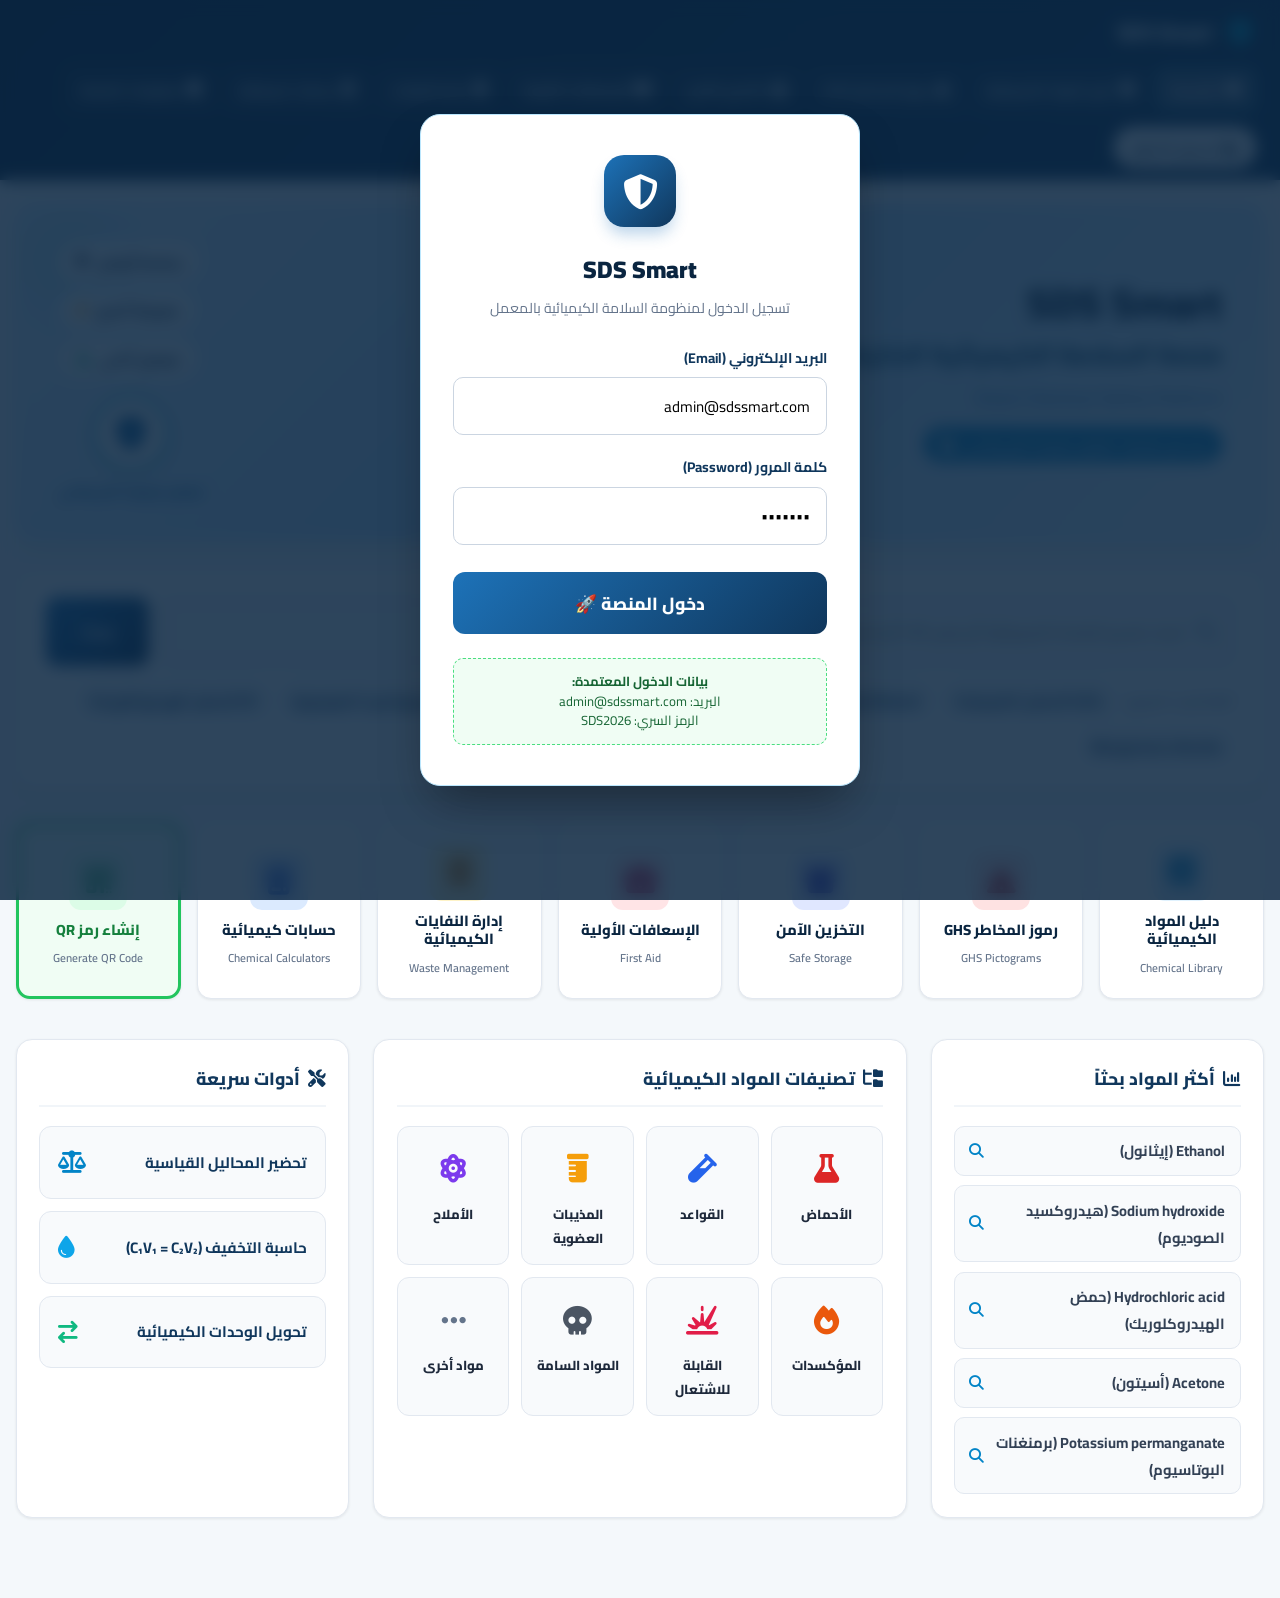
==== pages/calculators.html @ 51689cf0 "feat: create core structure and pages for SDS Smart web application" ====
<!DOCTYPE html>
<html lang="ar" dir="rtl">
<head>
  <meta charset="UTF-8">
  <meta name="viewport" content="width=device-width, initial-scale=1.0">
  <title>حسابات كيميائية | SDS Smart</title>
  <link rel="preconnect" href="https://fonts.googleapis.com">
  <link rel="preconnect" href="https://fonts.gstatic.com" crossorigin>
  <link href="https://fonts.googleapis.com/css2?family=Cairo:wght@300;400;600;700;800;900&display=swap" rel="stylesheet">
  <link rel="stylesheet" href="../css/style.css">
  <!-- Font Awesome 6 -->
  <link rel="stylesheet" href="https://cdnjs.cloudflare.com/ajax/libs/font-awesome/6.5.1/css/all.min.css">
</head>
<body>

  <!-- Top Navbar -->
  <header class="top-navbar">
    <div class="nav-brand">
      <svg viewBox="0 0 24 24"><path d="M12 2L4 5v6.09c0 5.05 3.41 9.76 8 10.91 4.59-1.15 8-5.86 8-10.91V5l-8-3zm1 14h-2v-2h2v2zm0-4h-2V7h2v5z"/></svg>
      <span>SDS Smart</span>
    </div>

    <ul class="nav-links">
      <a href="../index.html"><li class="nav-item"><i class="fa-solid fa-house"></i> الرئيسية</li></a>
      <a href="library.html"><li class="nav-item"><i class="fa-solid fa-book-bookmark"></i> دليل المواد الكيميائية</li></a>
      <a href="ghs.html"><li class="nav-item"><i class="fa-solid fa-triangle-exclamation"></i> رموز المخاطر GHS</li></a>
      <a href="storage.html"><li class="nav-item"><i class="fa-solid fa-boxes-stacked"></i> التخزين الآمن</li></a>
      <a href="firstaid.html"><li class="nav-item"><i class="fa-solid fa-kit-medical"></i> الإسعافات الأولية</li></a>
      <a href="waste.html"><li class="nav-item"><i class="fa-solid fa-trash-can"></i> إدارة النفايات</li></a>
      <a href="calculators.html"><li class="nav-item active"><i class="fa-solid fa-calculator"></i> حسابات كيميائية</li></a>
      <a href="about.html"><li class="nav-item"><i class="fa-solid fa-circle-info"></i> معلومات المنصة</li></a>
    </ul>

    <button class="user-profile-btn" onclick="toggleUserSession()">
      <span id="user-display-name"><i class="fa-solid fa-user-lock"></i> تسجيل الدخول</span>
    </button>
  </header>

  <!-- Main Container -->
  <main class="app-container">

    <div style="margin-bottom: 2rem;">
      <h2 style="font-size: 1.8rem; font-weight: 800; color: var(--primary); margin-bottom: 0.5rem;">🧮 الحاسبات الكيميائية التفاعلية للتحضير المعملي</h2>
      <p style="color: var(--text-muted); font-size: 1rem;">أدوات دقيقة لحساب التخفيف، التركيز المولاري، وتحضير المحاليل القياسية بدقة معتمدة.</p>
    </div>

    <div class="calc-container">
      
      <!-- Dilution Calculator -->
      <div class="calc-card" id="calc-dilution">
        <h3><i class="fa-solid fa-droplet" style="color: #0ea5e9;"></i> حاسبة التخفيف (C₁V₁ = C₂V₂)</h3>
        <p style="font-size: 0.85rem; color: #64748b; margin-bottom: 1rem;">حساب حجم المحلول المركز الواجب سحبه لتحضير تركيز مخفف محدد.</p>
        <div class="calc-row">
          <div class="input-item">
            <label>التركيز الابتدائي (C₁)</label>
            <input type="number" id="c1-val" placeholder="مثال: 12 M (حمض مركز)">
          </div>
          <div class="input-item">
            <label>الحجم المطلوب أخذه (V₁)</label>
            <input type="number" id="v1-val" placeholder="مجهول سيتم حسابه" disabled style="background: #f1f5f9;">
          </div>
        </div>
        <div class="calc-row">
          <div class="input-item">
            <label>التركيز النهائي المراد تحضيره (C₂)</label>
            <input type="number" id="c2-val" placeholder="مثال: 0.5 M">
          </div>
          <div class="input-item">
            <label>الحجم النهائي للمحلول (V₂ mL)</label>
            <input type="number" id="v2-val" placeholder="مثال: 250 mL">
          </div>
        </div>
        <button class="calc-btn" onclick="calculateDilution()">احسب الحجم الابتدائي V₁ المطلوب</button>
        <div id="dilution-result" class="calc-result-box"></div>
      </div>

      <!-- Molarity Preparation Calculator -->
      <div class="calc-card" id="calc-prep">
        <h3><i class="fa-solid fa-scale-balanced" style="color: #0284c7;"></i> حاسبة تحضير المحاليل (الكتلة بالجرام)</h3>
        <p style="font-size: 0.85rem; color: #64748b; margin-bottom: 1rem;">حساب وزن المادة الصلبة المطلوبة لإذابتها في حجم معين للوصول للمولارية المستهدفة.</p>
        <div class="calc-row">
          <div class="input-item">
            <label>الكتلة الجزيئية MW (g/mol)</label>
            <input type="number" id="mw-val" placeholder="مثال: 58.44 للـ NaCl">
          </div>
          <div class="input-item">
            <label>التركيز المولاري M (mol/L)</label>
            <input type="number" id="target-m-val" placeholder="مثال: 0.1">
          </div>
        </div>
        <div class="calc-row">
          <div class="input-item">
            <label>الحجم المراد تحضيره (mL)</label>
            <input type="number" id="target-vol-val" placeholder="مثال: 500">
          </div>
          <div class="input-item">
            <label>نسبة نقاوة المادة Purity (%)</label>
            <input type="number" id="purity-val" value="100" placeholder="100%">
          </div>
        </div>
        <button class="calc-btn" onclick="calculateMassPrep()">احسب الكتلة الواجب وزنها (g)</button>
        <div id="prep-result" class="calc-result-box"></div>
      </div>

      <!-- NEW: Liquid Acid Molarity Calculator -->
      <div class="calc-card" id="calc-liquid-acid">
        <h3><i class="fa-solid fa-flask" style="color: #ea580c;"></i> حاسبة مولارية الأحماض المركزة</h3>
        <p style="font-size: 0.85rem; color: #64748b; margin-bottom: 1rem;">حساب مولارية السوائل من الكثافة والنقاوة: M = (Density × 10 × %) / MW</p>
        <div class="calc-row">
          <div class="input-item">
            <label>الكثافة النوعية (Density g/mL)</label>
            <input type="number" id="acid-density" placeholder="مثال: 1.19 لحمض HCl أو 1.84 لـ H2SO4" step="0.01">
          </div>
          <div class="input-item">
            <label>نسبة التركيز المئوية (Assay %)</label>
            <input type="number" id="acid-assay" placeholder="مثال: 37% أو 98%" step="0.1">
          </div>
        </div>
        <div class="calc-row">
          <div class="input-item">
            <label>الكتلة الجزيئية MW (g/mol)</label>
            <input type="number" id="acid-mw" placeholder="مثال: 36.46 لـ HCl أو 98.08 لـ H2SO4" step="0.01">
          </div>
        </div>
        <button class="calc-btn" onclick="calculateLiquidMolarity()">احسب المولارية الفعلية للحمض المركز</button>
        <div id="acid-molarity-result" class="calc-result-box"></div>
      </div>

      <!-- Unit Converter -->
      <div class="calc-card" id="calc-converter">
        <h3><i class="fa-solid fa-arrow-right-arrow-left" style="color: #10b981;"></i> محول الوحدات الكيميائية السريع</h3>
        <p style="font-size: 0.85rem; color: #64748b; margin-bottom: 1rem;">تحويل فوري بين وحدات القياس الحجمية والكتلية الأكثر استخداماً بالمعمل.</p>
        <div class="calc-row">
          <div class="input-item">
            <label>القيمة المراد تحويلها</label>
            <input type="number" id="conv-input" placeholder="أدخل الرقم">
          </div>
          <div class="input-item">
            <label>نوع التحويل</label>
            <select id="conv-type">
              <option value="ml-to-l">مليلتر (mL) ➔ لتر (L)</option>
              <option value="l-to-ml">لتر (L) ➔ مليلتر (mL)</option>
              <option value="mg-to-g">مليجرام (mg) ➔ جرام (g)</option>
              <option value="g-to-kg">جرام (g) ➔ كيلوجرام (kg)</option>
            </select>
          </div>
        </div>
        <button class="calc-btn" onclick="calculateUnitConversion()">تحويل الآن</button>
        <div id="conv-result" class="calc-result-box"></div>
      </div>

    </div>

  </main>

  <script src="../js/chemicals_data.js"></script>
  <script src="../js/app.js"></script>
</body>
</html>
---- css/style.css ----
:root {
  --primary: #10375c;
  --primary-dark: #0a2540;
  --secondary: #1d72b8;
  --accent: #00a8cc;
  --accent-light: #e6f6f9;
  --bg: #f4f8fb;
  --card-bg: #ffffff;
  --text-main: #1f2937;
  --text-muted: #64748b;
  --border-color: #e2e8f0;
  --danger: #dc2626;
  --warning: #f59e0b;
  --success: #10b981;
  --shadow-sm: 0 1px 3px rgba(0,0,0,0.08);
  --shadow-md: 0 4px 6px -1px rgba(0,0,0,0.1), 0 2px 4px -1px rgba(0,0,0,0.06);
  --shadow-lg: 0 10px 15px -3px rgba(0,0,0,0.1), 0 4px 6px -2px rgba(0,0,0,0.05);
  --radius: 12px;
}

* {
  box-sizing: border-box;
  margin: 0;
  padding: 0;
  font-family: 'Cairo', sans-serif;
}

body {
  background-color: var(--bg);
  color: var(--text-main);
  min-height: 100vh;
  display: flex;
  flex-direction: column;
}

a {
  text-decoration: none;
  color: inherit;
}

/* Top Navbar */
.top-navbar {
  background: linear-gradient(135deg, var(--primary-dark) 0%, var(--primary) 100%);
  color: white;
  padding: 0.75rem 1.5rem;
  display: flex;
  align-items: center;
  justify-content: space-between;
  flex-wrap: wrap;
  gap: 1rem;
  box-shadow: var(--shadow-md);
  position: sticky;
  top: 0;
  z-index: 100;
}

.nav-brand {
  display: flex;
  align-items: center;
  gap: 0.75rem;
  font-size: 1.35rem;
  font-weight: 800;
  letter-spacing: -0.5px;
}

.nav-brand svg {
  width: 32px;
  height: 32px;
  fill: var(--accent);
}

.nav-links {
  display: flex;
  align-items: center;
  gap: 0.5rem;
  list-style: none;
  flex-wrap: wrap;
}

.nav-item {
  padding: 0.45rem 0.85rem;
  border-radius: 8px;
  font-size: 0.9rem;
  font-weight: 600;
  cursor: pointer;
  display: flex;
  align-items: center;
  gap: 0.4rem;
  transition: all 0.2s ease;
  background: rgba(255, 255, 255, 0.05);
  border: 1px solid rgba(255, 255, 255, 0.1);
}

.nav-item:hover, .nav-item.active {
  background: rgba(255, 255, 255, 0.2);
  border-color: var(--accent);
  color: #fff;
}

.user-profile-btn {
  background: #ffffff;
  color: var(--primary-dark);
  padding: 0.45rem 1rem;
  border-radius: 20px;
  font-weight: 700;
  font-size: 0.88rem;
  display: flex;
  align-items: center;
  gap: 0.5rem;
  border: none;
  cursor: pointer;
  transition: 0.2s;
}

.user-profile-btn:hover {
  background: var(--accent-light);
}

/* Main Container */
.app-container {
  flex: 1;
  max-width: 1300px;
  margin: 0 auto;
  padding: 1.5rem 1rem 3rem 1rem;
  width: 100%;
}

/* Hero Banner */
.hero-banner {
  background: linear-gradient(135deg, #e3f2fd 0%, #bbdefb 50%, #e0f2fe 100%);
  border-radius: 18px;
  padding: 2.2rem 2.5rem;
  display: flex;
  align-items: center;
  justify-content: space-between;
  border: 2px solid #bce3fb;
  box-shadow: 0 10px 25px rgba(29, 114, 184, 0.08);
  position: relative;
  overflow: hidden;
  margin-bottom: 2rem;
}

.hero-banner::before {
  content: "";
  position: absolute;
  left: -40px;
  top: -40px;
  width: 180px;
  height: 180px;
  background: radial-gradient(circle, rgba(0,168,204,0.15) 0%, transparent 70%);
  border-radius: 50%;
}

.hero-content {
  z-index: 1;
  max-width: 650px;
}

.hero-title {
  font-size: 2.6rem;
  font-weight: 900;
  color: var(--primary-dark);
  line-height: 1.1;
  margin-bottom: 0.2rem;
}

.hero-subtitle {
  font-size: 1.6rem;
  font-weight: 800;
  color: #0c4a6e;
  margin-bottom: 0.25rem;
}

.hero-tagline-en {
  font-size: 1.05rem;
  color: var(--secondary);
  font-weight: 600;
  letter-spacing: 0.5px;
  margin-bottom: 0.5rem;
}

.hero-badge {
  display: inline-block;
  background: #0284c7;
  color: white;
  padding: 0.3rem 0.9rem;
  border-radius: 30px;
  font-size: 0.85rem;
  font-weight: 700;
  margin-top: 0.3rem;
}

.hero-features {
  display: flex;
  flex-direction: column;
  align-items: flex-end;
  text-align: right;
  gap: 0.4rem;
  z-index: 1;
}

.hero-pill {
  background: white;
  color: var(--primary-dark);
  padding: 0.35rem 1rem;
  border-radius: 30px;
  font-weight: 800;
  font-size: 0.95rem;
  border: 1px solid #bae6fd;
  display: flex;
  align-items: center;
  gap: 0.5rem;
  box-shadow: var(--shadow-sm);
}

.hero-logo-box {
  display: flex;
  flex-direction: column;
  align-items: center;
  gap: 0.5rem;
  margin-top: 0.5rem;
}

.hero-logo-badge {
  width: 76px;
  height: 76px;
  background: white;
  border-radius: 50%;
  display: flex;
  align-items: center;
  justify-content: center;
  box-shadow: 0 4px 14px rgba(0,0,0,0.1);
  border: 3px solid var(--accent);
}

/* Big Search Section */
.search-section {
  background: white;
  border-radius: 16px;
  padding: 1.5rem 1.8rem;
  box-shadow: var(--shadow-md);
  margin-bottom: 2rem;
  border: 1px solid var(--border-color);
}

.search-bar-wrap {
  display: flex;
  gap: 0.75rem;
  margin-bottom: 1rem;
}

.search-input-box {
  flex: 1;
  position: relative;
}

.search-input-box input {
  width: 100%;
  padding: 1rem 3rem 1rem 1.2rem;
  font-size: 1.1rem;
  border: 2px solid #cbd5e1;
  border-radius: 12px;
  outline: none;
  transition: all 0.2s;
  background: #f8fafc;
}

.search-input-box input:focus {
  border-color: var(--secondary);
  background: white;
  box-shadow: 0 0 0 4px rgba(29, 114, 184, 0.15);
}

.search-input-box .search-icon {
  position: absolute;
  right: 1.1rem;
  top: 50%;
  transform: translateY(-50%);
  color: #94a3b8;
  font-size: 1.3rem;
}

.search-btn {
  background: linear-gradient(135deg, var(--secondary) 0%, var(--primary) 100%);
  color: white;
  border: none;
  padding: 0 2.2rem;
  font-size: 1.1rem;
  font-weight: 800;
  border-radius: 12px;
  cursor: pointer;
  transition: 0.2s;
  display: flex;
  align-items: center;
  gap: 0.5rem;
}

.search-btn:hover {
  opacity: 0.95;
  transform: translateY(-1px);
}

.quick-examples {
  display: flex;
  align-items: center;
  gap: 0.6rem;
  flex-wrap: wrap;
  font-size: 0.9rem;
  color: var(--text-muted);
}

.quick-tag {
  background: #f1f5f9;
  color: var(--primary);
  padding: 0.25rem 0.75rem;
  border-radius: 20px;
  font-weight: 700;
  cursor: pointer;
  border: 1px solid #e2e8f0;
  transition: all 0.2s;
}

.quick-tag:hover {
  background: var(--secondary);
  color: white;
  border-color: var(--secondary);
}

/* 7 Main Feature Cards */
.feature-cards-grid {
  display: grid;
  grid-template-columns: repeat(auto-fit, minmax(140px, 1fr));
  gap: 1rem;
  margin-bottom: 2.5rem;
}

.f-card {
  background: white;
  border: 1px solid #e2e8f0;
  border-radius: 14px;
  padding: 1.2rem 0.8rem;
  text-align: center;
  cursor: pointer;
  transition: all 0.25s ease;
  box-shadow: var(--shadow-sm);
  display: flex;
  flex-direction: column;
  align-items: center;
  justify-content: center;
  gap: 0.5rem;
  position: relative;
}

.f-card:hover {
  transform: translateY(-4px);
  box-shadow: var(--shadow-md);
  border-color: var(--accent);
}

.f-card-icon {
  width: 58px;
  height: 58px;
  border-radius: 12px;
  display: flex;
  align-items: center;
  justify-content: center;
  font-size: 1.8rem;
  margin-bottom: 0.2rem;
}

.f-card-title {
  font-size: 0.92rem;
  font-weight: 800;
  color: var(--primary-dark);
  line-height: 1.25;
}

.f-card-subtitle {
  font-size: 0.72rem;
  color: var(--text-muted);
  font-weight: 600;
}

.f-card.qr-card-highlight {
  border: 3px solid #22c55e !important;
  background: #f0fdf4;
}

.f-card.qr-card-highlight:hover {
  border-color: #16a34a !important;
  background: #dcfce7;
}

/* Dashboard 3 Columns */
.dashboard-three-cols {
  display: grid;
  grid-template-columns: 1fr 1.6fr 1fr;
  gap: 1.5rem;
  margin-bottom: 2rem;
}

@media (max-width: 1024px) {
  .dashboard-three-cols {
    grid-template-columns: 1fr;
  }
}

.dash-box {
  background: white;
  border: 1px solid var(--border-color);
  border-radius: 16px;
  padding: 1.4rem;
  box-shadow: var(--shadow-sm);
}

.dash-box-header {
  display: flex;
  align-items: center;
  gap: 0.5rem;
  font-size: 1.1rem;
  font-weight: 800;
  color: var(--primary);
  margin-bottom: 1.2rem;
  padding-bottom: 0.6rem;
  border-bottom: 2px solid #f1f5f9;
}

.most-searched-list {
  list-style: none;
  display: flex;
  flex-direction: column;
  gap: 0.6rem;
}

.searched-item {
  padding: 0.65rem 0.9rem;
  background: #f8fafc;
  border-radius: 10px;
  border: 1px solid #e2e8f0;
  font-size: 0.92rem;
  font-weight: 700;
  color: #334155;
  display: flex;
  align-items: center;
  justify-content: space-between;
  cursor: pointer;
  transition: 0.2s;
}

.searched-item:hover {
  background: #e0f2fe;
  color: var(--primary);
  border-color: #7dd3fc;
}

.category-grid {
  display: grid;
  grid-template-columns: repeat(4, 1fr);
  gap: 0.75rem;
}

@media (max-width: 600px) {
  .category-grid {
    grid-template-columns: repeat(2, 1fr);
  }
}

.cat-item {
  background: #f8fafc;
  border: 1px solid #e2e8f0;
  border-radius: 12px;
  padding: 0.9rem 0.5rem;
  text-align: center;
  cursor: pointer;
  transition: 0.2s;
  display: flex;
  flex-direction: column;
  align-items: center;
  gap: 0.4rem;
}

.cat-item:hover {
  background: white;
  border-color: var(--secondary);
  transform: translateY(-2px);
  box-shadow: var(--shadow-sm);
}

.cat-icon-wrap {
  font-size: 1.8rem;
}

.cat-name {
  font-size: 0.82rem;
  font-weight: 800;
  color: #1e293b;
}

.quick-tools-list {
  display: flex;
  flex-direction: column;
  gap: 0.75rem;
}

.tool-link-card {
  display: flex;
  align-items: center;
  justify-content: space-between;
  padding: 0.9rem 1.1rem;
  background: #f8fafc;
  border: 1px solid #e2e8f0;
  border-radius: 12px;
  cursor: pointer;
  transition: 0.2s;
  font-weight: 700;
  color: var(--primary);
  font-size: 0.95rem;
}

.tool-link-card:hover {
  background: #eff6ff;
  border-color: var(--secondary);
  transform: translateX(-4px);
}

.tool-link-card .tool-icon {
  font-size: 1.4rem;
}

.section-tab-pane {
  display: none;
}

.section-tab-pane.active {
  display: block;
  animation: fadeIn 0.3s ease;
}

@keyframes fadeIn {
  from { opacity: 0; transform: translateY(6px); }
  to { opacity: 1; transform: translateY(0); }
}

/* SDS Card Presentation Area */
.sds-card-container {
  background: white;
  border: 2px solid #005a9c;
  border-radius: 12px;
  overflow: hidden;
  box-shadow: var(--shadow-lg);
  margin-top: 1.5rem;
  direction: rtl;
}

.sds-main-header {
  background: #005a9c;
  color: white;
  padding: 1rem 1.5rem;
  text-align: center;
  border-bottom: 2px solid #004080;
}

.sds-title-ar {
  font-size: 1.6rem;
  font-weight: 800;
  margin-bottom: 0.2rem;
}

.sds-title-en {
  font-size: 1.25rem;
  font-weight: 700;
  opacity: 0.95;
}

.sds-meta-grid {
  display: grid;
  grid-template-columns: repeat(2, 1fr);
  border-bottom: 2px solid #005a9c;
  background: #ffffff;
}

@media (max-width: 768px) {
  .sds-meta-grid {
    grid-template-columns: 1fr;
  }
}

.meta-row {
  display: flex;
  border-bottom: 1px solid #e2e8f0;
  padding: 0.55rem 1rem;
  align-items: center;
}

.meta-label {
  width: 45%;
  font-weight: 800;
  color: #005a9c;
  font-size: 0.92rem;
  display: flex;
  flex-direction: column;
  line-height: 1.2;
}

.meta-label small {
  font-weight: 600;
  color: #64748b;
  font-size: 0.75rem;
}

.meta-value {
  width: 55%;
  font-weight: 700;
  color: #1e293b;
  font-size: 0.95rem;
}

.sds-two-cols {
  display: grid;
  grid-template-columns: 1fr 1fr;
  border-bottom: 2px solid #005a9c;
}

@media (max-width: 768px) {
  .sds-two-cols {
    grid-template-columns: 1fr;
  }
}

.sds-section-box {
  border-left: 1px solid #005a9c;
}

.sds-section-box:last-child {
  border-left: none;
}

.sds-sec-title {
  background: #005a9c;
  color: white;
  padding: 0.5rem 1rem;
  font-weight: 800;
  font-size: 1rem;
  text-align: center;
}

.ghs-pictograms-box {
  padding: 1.2rem;
  display: flex;
  flex-direction: column;
  align-items: center;
  gap: 1rem;
  background: #fafafa;
  height: 100%;
  justify-content: center;
}

.ghs-icons-row {
  display: flex;
  gap: 1.5rem;
  justify-content: center;
  flex-wrap: wrap;
}

.ghs-badge-unit {
  display: flex;
  flex-direction: column;
  align-items: center;
  gap: 0.3rem;
}

.ghs-diamond {
  width: 80px;
  height: 80px;
  position: relative;
  display: flex;
  align-items: center;
  justify-content: center;
}

.ghs-diamond-bg {
  width: 60px;
  height: 60px;
  border: 4px solid #dc2626;
  background: white;
  transform: rotate(45deg);
  border-radius: 4px;
  box-shadow: 0 2px 5px rgba(0,0,0,0.15);
  position: absolute;
}

.ghs-symbol {
  position: relative;
  z-index: 2;
  font-size: 2rem;
}

.ghs-unit-name {
  font-size: 0.85rem;
  font-weight: 800;
  color: #1e293b;
  text-align: center;
}

.sds-signal-banner {
  width: 100%;
  background: #fee2e2;
  border: 1px solid #f87171;
  border-radius: 8px;
  padding: 0.5rem 1rem;
  display: flex;
  justify-content: space-between;
  align-items: center;
}

.signal-label {
  font-weight: 800;
  color: #991b1b;
  font-size: 0.95rem;
}

.signal-text {
  font-weight: 900;
  color: #dc2626;
  font-size: 1.15rem;
}

.h-p-statements-list {
  padding: 0.8rem 1rem;
  display: flex;
  flex-direction: column;
  gap: 0.6rem;
}

.hp-item {
  display: flex;
  gap: 0.8rem;
  font-size: 0.88rem;
  line-height: 1.35;
  padding-bottom: 0.4rem;
  border-bottom: 1px dashed #e2e8f0;
}

.hp-code {
  font-weight: 900;
  color: #dc2626;
  min-width: 65px;
}

.hp-text-group {
  display: flex;
  flex-direction: column;
}

.hp-text-ar {
  font-weight: 700;
  color: #1e293b;
}

.hp-text-en {
  font-size: 0.78rem;
  color: #64748b;
}

/* PPE & First Aid Boxes */
.ppe-grid {
  display: grid;
  grid-template-columns: repeat(4, 1fr);
  gap: 1rem;
  padding: 1.2rem;
  background: #f8fafc;
  text-align: center;
}

@media (max-width: 600px) {
  .ppe-grid {
    grid-template-columns: repeat(2, 1fr);
  }
}

.ppe-item {
  background: white;
  border: 1px solid #cbd5e1;
  border-radius: 12px;
  padding: 0.8rem 0.4rem;
  display: flex;
  flex-direction: column;
  align-items: center;
  gap: 0.4rem;
}

.ppe-icon-circle {
  width: 48px;
  height: 48px;
  background: #005a9c;
  color: white;
  border-radius: 50%;
  display: flex;
  align-items: center;
  justify-content: center;
  font-size: 1.5rem;
}

.ppe-name-ar {
  font-size: 0.88rem;
  font-weight: 800;
  color: #0f172a;
}

.ppe-name-en {
  font-size: 0.72rem;
  color: #64748b;
}

.first-aid-grid {
  display: grid;
  grid-template-columns: repeat(2, 1fr);
  gap: 1rem;
  padding: 1.2rem;
}

@media (max-width: 768px) {
  .first-aid-grid {
    grid-template-columns: 1fr;
  }
}

.fa-card {
  background: #f8fafc;
  border: 1px solid #e2e8f0;
  border-radius: 10px;
  padding: 0.8rem 1rem;
  display: flex;
  gap: 0.8rem;
  align-items: flex-start;
}

.fa-icon-badge {
  font-size: 1.8rem;
}

.fa-desc {
  display: flex;
  flex-direction: column;
  gap: 0.2rem;
}

.fa-type {
  font-weight: 800;
  color: #005a9c;
  font-size: 0.95rem;
}

.fa-instruction {
  font-size: 0.88rem;
  color: #334155;
  font-weight: 600;
  line-height: 1.4;
}

/* 3 Bottom Summary Boxes */
.sds-footer-triplet {
  display: grid;
  grid-template-columns: 1.2fr 1fr 1fr;
  background: #ffffff;
}

@media (max-width: 800px) {
  .sds-footer-triplet {
    grid-template-columns: 1fr;
  }
}

.sds-footer-cell {
  border-left: 1px solid #005a9c;
  display: flex;
  flex-direction: column;
}

.sds-footer-cell:last-child {
  border-left: none;
}

.sds-footer-cell .cell-title {
  background: #005a9c;
  color: white;
  padding: 0.45rem 0.8rem;
  font-weight: 800;
  font-size: 0.9rem;
  text-align: center;
}

.sds-footer-cell .cell-body {
  padding: 0.9rem;
  font-size: 0.88rem;
  font-weight: 700;
  color: #1e293b;
  line-height: 1.4;
  flex: 1;
  display: flex;
  align-items: center;
  gap: 0.6rem;
}

/* Table */
.table-container {
  background: white;
  border-radius: 16px;
  padding: 1.5rem;
  box-shadow: var(--shadow-md);
  overflow-x: auto;
  border: 1px solid var(--border-color);
}

.chem-table {
  width: 100%;
  border-collapse: collapse;
  text-align: right;
  font-size: 0.92rem;
}

.chem-table th {
  background: #f1f5f9;
  color: var(--primary);
  padding: 0.85rem 1rem;
  font-weight: 800;
  border-bottom: 2px solid #cbd5e1;
  white-space: nowrap;
}

.chem-table td {
  padding: 0.8rem 1rem;
  border-bottom: 1px solid #e2e8f0;
  color: #334155;
  font-weight: 600;
}

.chem-table tr:hover td {
  background: #f0fdf4;
  cursor: pointer;
}

.badge-tag {
  padding: 0.2rem 0.6rem;
  border-radius: 12px;
  font-size: 0.78rem;
  font-weight: 700;
  display: inline-block;
}

.badge-acid { background: #fee2e2; color: #991b1b; }
.badge-base { background: #dbeafe; color: #1e40af; }
.badge-salt { background: #e0e7ff; color: #3730a3; }
.badge-solvent { background: #fef3c7; color: #92400e; }
.badge-oxidizer { background: #ffedd5; color: #9a3412; }
.badge-toxic { background: #f3e8ff; color: #6b21a8; }
.badge-other { background: #f1f5f9; color: #475569; }

/* Login Modal */
.login-modal-overlay {
  position: fixed;
  top: 0;
  left: 0;
  width: 100%;
  height: 100%;
  background: rgba(10, 37, 64, 0.85);
  backdrop-filter: blur(8px);
  display: flex;
  align-items: center;
  justify-content: center;
  z-index: 9999;
}

.login-card {
  background: white;
  border-radius: 20px;
  width: 90%;
  max-width: 440px;
  padding: 2.5rem 2rem;
  box-shadow: 0 25px 50px -12px rgba(0, 0, 0, 0.4);
  text-align: center;
  border: 1px solid #bae6fd;
  position: relative;
}

.login-logo {
  width: 72px;
  height: 72px;
  background: linear-gradient(135deg, var(--secondary) 0%, var(--primary) 100%);
  color: white;
  border-radius: 20px;
  display: flex;
  align-items: center;
  justify-content: center;
  font-size: 2.2rem;
  margin: 0 auto 1.2rem auto;
  box-shadow: 0 10px 15px -3px rgba(29, 114, 184, 0.3);
}

.login-form-group {
  text-align: right;
  margin-bottom: 1.2rem;
}

.login-form-group label {
  display: block;
  font-size: 0.88rem;
  font-weight: 700;
  color: var(--primary);
  margin-bottom: 0.4rem;
}

.login-form-group input {
  width: 100%;
  padding: 0.85rem 1rem;
  border: 1.5px solid #cbd5e1;
  border-radius: 10px;
  outline: none;
  font-size: 0.95rem;
  transition: 0.2s;
}

.login-form-group input:focus {
  border-color: var(--secondary);
  box-shadow: 0 0 0 3px rgba(29, 114, 184, 0.15);
}

.login-submit-btn {
  width: 100%;
  background: linear-gradient(135deg, var(--secondary) 0%, var(--primary) 100%);
  color: white;
  border: none;
  padding: 0.9rem;
  border-radius: 12px;
  font-size: 1.1rem;
  font-weight: 800;
  cursor: pointer;
  margin-top: 0.5rem;
  transition: 0.2s;
}

.login-submit-btn:hover {
  opacity: 0.95;
  transform: translateY(-1px);
}

.login-credentials-hint {
  margin-top: 1.5rem;
  background: #f0fdf4;
  border: 1px dashed #4ade80;
  padding: 0.8rem;
  border-radius: 10px;
  font-size: 0.82rem;
  color: #166534;
  line-height: 1.5;
}

/* Calculators */
.calc-container {
  display: grid;
  grid-template-columns: repeat(auto-fit, minmax(320px, 1fr));
  gap: 1.5rem;
}

.calc-card {
  background: white;
  border: 1px solid var(--border-color);
  border-radius: 16px;
  padding: 1.5rem;
  box-shadow: var(--shadow-sm);
}

.calc-card h3 {
  font-size: 1.15rem;
  font-weight: 800;
  color: var(--primary);
  margin-bottom: 1rem;
  display: flex;
  align-items: center;
  gap: 0.5rem;
  border-bottom: 2px solid #f1f5f9;
  padding-bottom: 0.5rem;
}

.calc-row {
  display: flex;
  gap: 0.75rem;
  margin-bottom: 0.85rem;
}

.calc-row .input-item {
  flex: 1;
}

.calc-row label {
  display: block;
  font-size: 0.82rem;
  font-weight: 700;
  margin-bottom: 0.3rem;
  color: #475569;
}

.calc-row input, .calc-row select {
  width: 100%;
  padding: 0.65rem 0.8rem;
  border: 1px solid #cbd5e1;
  border-radius: 8px;
  font-size: 0.95rem;
  outline: none;
}

.calc-btn {
  width: 100%;
  background: var(--secondary);
  color: white;
  border: none;
  padding: 0.75rem;
  border-radius: 10px;
  font-weight: 800;
  cursor: pointer;
  margin-top: 0.5rem;
  transition: 0.2s;
}

.calc-btn:hover {
  background: var(--primary);
}

.calc-result-box {
  margin-top: 1rem;
  padding: 0.8rem 1rem;
  background: #eff6ff;
  border-radius: 10px;
  border: 1px solid #bfdbfe;
  font-weight: 800;
  color: #1e40af;
  text-align: center;
  display: none;
}

/* QR Modal View */
.qr-modal-view {
  background: white;
  border-radius: 18px;
  padding: 2rem;
  max-width: 600px;
  margin: 0 auto;
  text-align: center;
  box-shadow: var(--shadow-md);
  border: 1px solid var(--border-color);
}

#qr-display-box {
  display: flex;
  justify-content: center;
  margin: 1.5rem 0;
}

.sds-action-bar {
  display: flex;
  justify-content: space-between;
  align-items: center;
  margin-bottom: 1rem;
  flex-wrap: wrap;
  gap: 0.75rem;
}

.action-btn {
  padding: 0.6rem 1.2rem;
  border-radius: 10px;
  font-weight: 800;
  font-size: 0.92rem;
  border: none;
  cursor: pointer;
  display: flex;
  align-items: center;
  gap: 0.5rem;
  transition: 0.2s;
}

.action-btn-print {
  background: #10b981;
  color: white;
}

.action-btn-qr {
  background: #0284c7;
  color: white;
}

.action-btn-back {
  background: #e2e8f0;
  color: #334155;
}

/* Print styles */
@media print {
  body * {
    visibility: hidden;
  }
  .sds-card-container, .sds-card-container * {
    visibility: visible;
  }
  .sds-card-container {
    position: absolute;
    left: 0;
    top: 0;
    width: 100%;
    border: none;
    box-shadow: none;
  }
  .top-navbar, .sds-action-bar, .hero-banner, .search-section {
    display: none !important;
  }
}


/* Autocomplete Suggestions Box */
.autocomplete-dropdown {
  position: absolute;
  top: calc(100% + 4px);
  right: 0;
  left: 0;
  background: white;
  border: 1.5px solid #cbd5e1;
  border-radius: 12px;
  box-shadow: 0 10px 25px rgba(0, 0, 0, 0.15);
  max-height: 320px;
  overflow-y: auto;
  z-index: 1000;
  display: none;
  list-style: none;
}

.autocomplete-item {
  padding: 0.75rem 1rem;
  border-bottom: 1px solid #f1f5f9;
  cursor: pointer;
  display: flex;
  justify-content: space-between;
  align-items: center;
  transition: all 0.15s ease;
}

.autocomplete-item:last-child {
  border-bottom: none;
}

.autocomplete-item:hover, .autocomplete-item.active {
  background: #f0f7ff;
  border-right: 4px solid var(--secondary);
}

.ac-text-group {
  display: flex;
  flex-direction: column;
  gap: 0.15rem;
}

.ac-name-ar {
  font-weight: 800;
  color: var(--primary-dark);
  font-size: 0.95rem;
}

.ac-name-en {
  font-size: 0.8rem;
  color: #64748b;
  font-weight: 600;
}

.ac-meta-group {
  display: flex;
  align-items: center;
  gap: 0.6rem;
}

.ac-formula {
  font-family: monospace;
  font-weight: 700;
  color: #0284c7;
  background: #e0f2fe;
  padding: 0.2rem 0.5rem;
  border-radius: 6px;
  font-size: 0.82rem;
  direction: ltr;
}

.ac-cas {
  font-size: 0.75rem;
  color: #94a3b8;
  font-weight: 600;
}
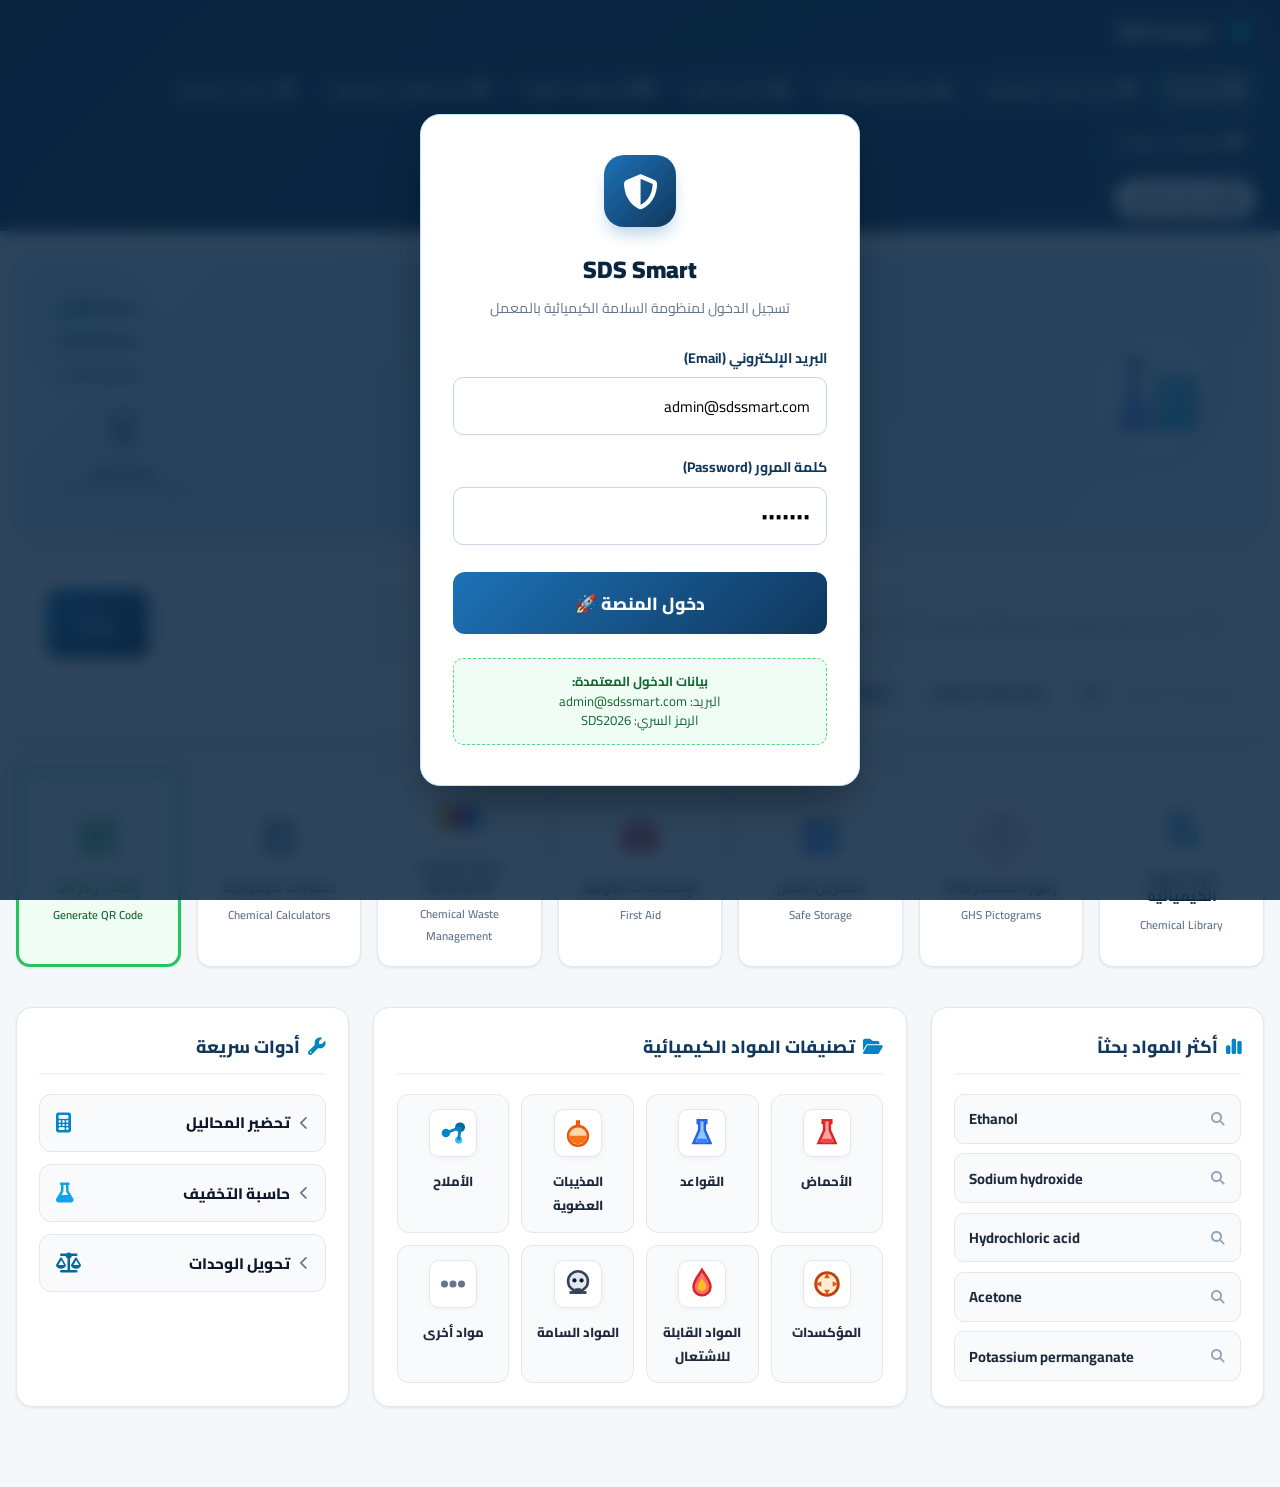
==== commit 2f966bcf: "feat(calc): implement DS-16 Solution Calculator with permanent local storage persistence and full re" ====
--- a/pages/calculators.html
+++ b/pages/calculators.html
@@ -3,17 +3,19 @@
 <head>
   <meta charset="UTF-8">
   <meta name="viewport" content="width=device-width, initial-scale=1.0">
-  <title>حسابات كيميائية | SDS Smart</title>
+  <title>حاسبة المحاليل DS-16 | الدليل الرقمي لمعمل الكيمياء</title>
+  <!-- Google Fonts: Cairo -->
   <link rel="preconnect" href="https://fonts.googleapis.com">
   <link rel="preconnect" href="https://fonts.gstatic.com" crossorigin>
-  <link href="https://fonts.googleapis.com/css2?family=Cairo:wght@300;400;600;700;800;900&display=swap" rel="stylesheet">
+  <link href="https://fonts.googleapis.com/css2?family=Cairo:wght@400;600;700;800;900&display=swap" rel="stylesheet">
+  <!-- Stylesheets -->
   <link rel="stylesheet" href="../css/style.css">
-  <!-- Font Awesome 6 -->
+  <!-- Font Awesome 6 Icons -->
   <link rel="stylesheet" href="https://cdnjs.cloudflare.com/ajax/libs/font-awesome/6.5.1/css/all.min.css">
 </head>
 <body>
 
-  <!-- Top Navbar -->
+  <!-- Top Blue Navbar -->
   <header class="top-navbar">
     <div class="nav-brand">
       <svg viewBox="0 0 24 24"><path d="M12 2L4 5v6.09c0 5.05 3.41 9.76 8 10.91 4.59-1.15 8-5.86 8-10.91V5l-8-3zm1 14h-2v-2h2v2zm0-4h-2V7h2v5z"/></svg>
@@ -26,7 +28,7 @@
       <a href="ghs.html"><li class="nav-item"><i class="fa-solid fa-triangle-exclamation"></i> رموز المخاطر GHS</li></a>
       <a href="storage.html"><li class="nav-item"><i class="fa-solid fa-boxes-stacked"></i> التخزين الآمن</li></a>
       <a href="firstaid.html"><li class="nav-item"><i class="fa-solid fa-kit-medical"></i> الإسعافات الأولية</li></a>
-      <a href="waste.html"><li class="nav-item"><i class="fa-solid fa-trash-can"></i> إدارة النفايات</li></a>
+      <a href="waste.html"><li class="nav-item"><i class="fa-solid fa-trash-can"></i> إدارة النفايات الكيميائية</li></a>
       <a href="calculators.html"><li class="nav-item active"><i class="fa-solid fa-calculator"></i> حسابات كيميائية</li></a>
       <a href="about.html"><li class="nav-item"><i class="fa-solid fa-circle-info"></i> معلومات المنصة</li></a>
     </ul>
@@ -39,119 +41,354 @@
   <!-- Main Container -->
   <main class="app-container">
 
-    <div style="margin-bottom: 2rem;">
-      <h2 style="font-size: 1.8rem; font-weight: 800; color: var(--primary); margin-bottom: 0.5rem;">🧮 الحاسبات الكيميائية التفاعلية للتحضير المعملي</h2>
-      <p style="color: var(--text-muted); font-size: 1rem;">أدوات دقيقة لحساب التخفيف، التركيز المولاري، وتحضير المحاليل القياسية بدقة معتمدة.</p>
-    </div>
-
-    <div class="calc-container">
+    <!-- DS-16 Hero Header Banner (Matching Poster) -->
+    <section class="ds16-hero-banner">
+      <div>
+        <span class="ds16-badge">DS-16 • Chemistry Laboratory Digital Guide</span>
+        <h1 style="font-size: 2.2rem; font-weight: 900; margin-bottom: 0.2rem; color: #ffffff;">
+          <i class="fa-solid fa-flask-vial" style="color: #38bdf8;"></i> الدليل الرقمي لمعمل الكيمياء - حاسبة المحاليل
+        </h1>
+        <p style="color: #bae6fd; font-size: 0.95rem; font-weight: 600;">
+          Solution Calculator • تحضير المحاليل القياسية، حساب الأوزان والحجوم، وحفظ السجلات بشكل دائم مع إمكانية التعديل.
+        </p>
+      </div>
+
+      <div style="display: flex; gap: 0.75rem;">
+        <button class="action-btn action-btn-print" onclick="switchCalcTab('records')" style="background: rgba(255,255,255,0.15); border: 1px solid rgba(255,255,255,0.3); color: white;">
+          <i class="fa-solid fa-clipboard-list"></i> فتح سجلات المحاليل (<span id="records-count-badge">0</span>)
+        </button>
+      </div>
+    </section>
+
+    <!-- Tabs Navigation -->
+    <div class="calc-tab-nav">
+      <button id="tab-btn-solution" class="calc-tab-btn active" onclick="switchCalcTab('solution')">
+        <i class="fa-solid fa-calculator"></i> حاسبة المحاليل DS-16
+      </button>
+      <button id="tab-btn-records" class="calc-tab-btn" onclick="switchCalcTab('records')">
+        <i class="fa-solid fa-book-bookmark"></i> سجلات التحضير المعملية (حفظ دائم وتعديل)
+      </button>
+      <button id="tab-btn-quick" class="calc-tab-btn" onclick="switchCalcTab('quick')">
+        <i class="fa-solid fa-bolt"></i> حاسبات التخفيف والتحويل السريع
+      </button>
+    </div>
+
+    <!-- TAB 1: SOLUTION CALCULATOR DS-16 -->
+    <div id="tab-pane-solution" class="tab-pane-content" style="display: block;">
       
-      <!-- Dilution Calculator -->
-      <div class="calc-card" id="calc-dilution">
-        <h3><i class="fa-solid fa-droplet" style="color: #0ea5e9;"></i> حاسبة التخفيف (C₁V₁ = C₂V₂)</h3>
-        <p style="font-size: 0.85rem; color: #64748b; margin-bottom: 1rem;">حساب حجم المحلول المركز الواجب سحبه لتحضير تركيز مخفف محدد.</p>
+      <div class="solution-calc-card">
+        
+        <div style="display: flex; justify-content: space-between; align-items: center; border-bottom: 2px solid #f1f5f9; padding-bottom: 0.8rem; margin-bottom: 1.2rem; flex-wrap: wrap; gap: 0.8rem;">
+          <div>
+            <h3 style="font-weight: 900; color: #005a9c; font-size: 1.3rem; margin: 0;">
+              🧪 حاسبة تحضير المحاليل المعملية (Solution Calculator)
+            </h3>
+            <span style="font-size: 0.82rem; color: #64748b;">مطابقة لمنظومة المعمل الذكي DS-16</span>
+          </div>
+
+          <!-- Solid / Liquid State Switcher -->
+          <div class="state-switch-group">
+            <button type="button" id="ds16-btn-solid" class="state-btn active" onclick="setDs16State('solid')">
+              <i class="fa-solid fa-cube"></i> مادة صلبة (Solid)
+            </button>
+            <button type="button" id="ds16-btn-liquid" class="state-btn" onclick="setDs16State('liquid')">
+              <i class="fa-solid fa-droplet"></i> مادة سائلة (Liquid)
+            </button>
+          </div>
+        </div>
+
+        <!-- Chemical Selection -->
         <div class="calc-row">
-          <div class="input-item">
-            <label>التركيز الابتدائي (C₁)</label>
-            <input type="number" id="c1-val" placeholder="مثال: 12 M (حمض مركز)">
-          </div>
-          <div class="input-item">
-            <label>الحجم المطلوب أخذه (V₁)</label>
-            <input type="number" id="v1-val" placeholder="مجهول سيتم حسابه" disabled style="background: #f1f5f9;">
-          </div>
-        </div>
+          <div class="input-item" style="flex: 1.2;">
+            <label style="font-weight: 800; color: #0f172a;">اختر المادة من معمل الكيمياء (78 مادة متوفرة):</label>
+            <select id="ds16-chem-select" onchange="onSolutionChemSelect(this.value)" style="border: 2px solid #cbd5e1; background: #f8fafc; font-weight: 700;">
+              <option value="">-- جارِ تحميل المواد --</option>
+            </select>
+          </div>
+          <div class="input-item" style="flex: 1;">
+            <label style="font-weight: 800; color: #0f172a;">اسم المادة والصيغة (يمكنك كتابتها يدوياً):</label>
+            <input type="text" id="ds16-chem-name" placeholder="مثال: هيدروكسيد الصوديوم (NaOH)">
+          </div>
+        </div>
+
+        <!-- Reference note for liquid state -->
+        <div id="ds16-liquid-ref-box" class="liquid-ref-note" style="display: none;">
+          <i class="fa-solid fa-circle-info"></i>
+          <span>عند اختيار سائل تظهر بيانات مرجعية تحتاج مطابقتها مع العبوة (الكثافة والنقاوة).</span>
+        </div>
+
+        <!-- Liquid Extra Fields -->
+        <div id="ds16-liquid-fields" class="calc-row" style="display: none;">
+          <div class="input-item">
+            <label style="font-weight: 800; color: #0f172a;">الكثافة النوعية (Density g/mL):</label>
+            <input type="number" id="ds16-density-val" value="1.19" step="0.01" placeholder="مثال: 1.19 لحمض HCl أو 1.84 لـ H2SO4">
+          </div>
+          <div class="input-item">
+            <label style="font-weight: 800; color: #0f172a;">نسبة التركيز / النقاوة (Assay %):</label>
+            <input type="number" id="ds16-assay-val" value="37" step="0.1" placeholder="مثال: 37% أو 98%">
+          </div>
+        </div>
+
+        <!-- Parameters Grid -->
         <div class="calc-row">
           <div class="input-item">
-            <label>التركيز النهائي المراد تحضيره (C₂)</label>
-            <input type="number" id="c2-val" placeholder="مثال: 0.5 M">
-          </div>
-          <div class="input-item">
-            <label>الحجم النهائي للمحلول (V₂ mL)</label>
-            <input type="number" id="v2-val" placeholder="مثال: 250 mL">
-          </div>
-        </div>
-        <button class="calc-btn" onclick="calculateDilution()">احسب الحجم الابتدائي V₁ المطلوب</button>
-        <div id="dilution-result" class="calc-result-box"></div>
-      </div>
-
-      <!-- Molarity Preparation Calculator -->
-      <div class="calc-card" id="calc-prep">
-        <h3><i class="fa-solid fa-scale-balanced" style="color: #0284c7;"></i> حاسبة تحضير المحاليل (الكتلة بالجرام)</h3>
-        <p style="font-size: 0.85rem; color: #64748b; margin-bottom: 1rem;">حساب وزن المادة الصلبة المطلوبة لإذابتها في حجم معين للوصول للمولارية المستهدفة.</p>
+            <label style="font-weight: 800; color: #0f172a;">الكتلة المولية / الوزن الجزيئي MW (g/mol):</label>
+            <input type="number" id="ds16-mw-val" step="0.001" placeholder="مثال: 39.997 لـ NaOH">
+          </div>
+          <div class="input-item">
+            <label style="font-weight: 800; color: #0f172a;">التركيز المطلوب (mol/L أو M):</label>
+            <input type="number" id="ds16-target-m" step="0.001" placeholder="مثال: 0.1">
+          </div>
+          <div class="input-item">
+            <label style="font-weight: 800; color: #0f172a;">الحجم النهائي للمحلول (mL):</label>
+            <input type="number" id="ds16-target-vol" step="1" placeholder="مثال: 250">
+          </div>
+        </div>
+
+        <!-- Optional Documentation Details -->
         <div class="calc-row">
-          <div class="input-item">
-            <label>الكتلة الجزيئية MW (g/mol)</label>
-            <input type="number" id="mw-val" placeholder="مثال: 58.44 للـ NaCl">
-          </div>
-          <div class="input-item">
-            <label>التركيز المولاري M (mol/L)</label>
-            <input type="number" id="target-m-val" placeholder="مثال: 0.1">
-          </div>
-        </div>
-        <div class="calc-row">
-          <div class="input-item">
-            <label>الحجم المراد تحضيره (mL)</label>
-            <input type="number" id="target-vol-val" placeholder="مثال: 500">
-          </div>
-          <div class="input-item">
-            <label>نسبة نقاوة المادة Purity (%)</label>
-            <input type="number" id="purity-val" value="100" placeholder="100%">
-          </div>
-        </div>
-        <button class="calc-btn" onclick="calculateMassPrep()">احسب الكتلة الواجب وزنها (g)</button>
-        <div id="prep-result" class="calc-result-box"></div>
-      </div>
-
-      <!-- NEW: Liquid Acid Molarity Calculator -->
-      <div class="calc-card" id="calc-liquid-acid">
-        <h3><i class="fa-solid fa-flask" style="color: #ea580c;"></i> حاسبة مولارية الأحماض المركزة</h3>
-        <p style="font-size: 0.85rem; color: #64748b; margin-bottom: 1rem;">حساب مولارية السوائل من الكثافة والنقاوة: M = (Density × 10 × %) / MW</p>
-        <div class="calc-row">
-          <div class="input-item">
-            <label>الكثافة النوعية (Density g/mL)</label>
-            <input type="number" id="acid-density" placeholder="مثال: 1.19 لحمض HCl أو 1.84 لـ H2SO4" step="0.01">
-          </div>
-          <div class="input-item">
-            <label>نسبة التركيز المئوية (Assay %)</label>
-            <input type="number" id="acid-assay" placeholder="مثال: 37% أو 98%" step="0.1">
-          </div>
-        </div>
-        <div class="calc-row">
-          <div class="input-item">
-            <label>الكتلة الجزيئية MW (g/mol)</label>
-            <input type="number" id="acid-mw" placeholder="مثال: 36.46 لـ HCl أو 98.08 لـ H2SO4" step="0.01">
-          </div>
-        </div>
-        <button class="calc-btn" onclick="calculateLiquidMolarity()">احسب المولارية الفعلية للحمض المركز</button>
-        <div id="acid-molarity-result" class="calc-result-box"></div>
-      </div>
-
-      <!-- Unit Converter -->
-      <div class="calc-card" id="calc-converter">
-        <h3><i class="fa-solid fa-arrow-right-arrow-left" style="color: #10b981;"></i> محول الوحدات الكيميائية السريع</h3>
-        <p style="font-size: 0.85rem; color: #64748b; margin-bottom: 1rem;">تحويل فوري بين وحدات القياس الحجمية والكتلية الأكثر استخداماً بالمعمل.</p>
-        <div class="calc-row">
-          <div class="input-item">
-            <label>القيمة المراد تحويلها</label>
-            <input type="number" id="conv-input" placeholder="أدخل الرقم">
-          </div>
-          <div class="input-item">
-            <label>نوع التحويل</label>
-            <select id="conv-type">
-              <option value="ml-to-l">مليلتر (mL) ➔ لتر (L)</option>
-              <option value="l-to-ml">لتر (L) ➔ مليلتر (mL)</option>
-              <option value="mg-to-g">مليجرام (mg) ➔ جرام (g)</option>
-              <option value="g-to-kg">جرام (g) ➔ كيلوجرام (kg)</option>
-            </select>
-          </div>
-        </div>
-        <button class="calc-btn" onclick="calculateUnitConversion()">تحويل الآن</button>
-        <div id="conv-result" class="calc-result-box"></div>
+          <div class="input-item" style="flex: 1.5;">
+            <label style="font-weight: 700; color: #475569;">ملاحظات التحضير (اختياري):</label>
+            <input type="text" id="ds16-notes" placeholder="رقم المعمل، اسم التجربة أو اسم المحضّرة">
+          </div>
+          <div class="input-item" style="flex: 1;">
+            <label style="font-weight: 700; color: #475569;">اسم المحضّرة / المحضّر (اختياري):</label>
+            <input type="text" id="ds16-prep-by" placeholder="اسم المحضّرة (اختياري)">
+          </div>
+          <div class="input-item" style="flex: 1;">
+            <label style="font-weight: 700; color: #475569;">تاريخ التحضير الفعلي:</label>
+            <input type="date" id="ds16-prep-date">
+          </div>
+        </div>
+
+        <!-- Action Buttons (Matching Screenshot) -->
+        <div class="calc-action-buttons-grid">
+          <button type="button" class="calc-btn-gold" onclick="calculateDs16Solution()">
+            <i class="fa-solid fa-calculator"></i> احسب الآن
+          </button>
+          <button type="button" class="calc-btn-preset" onclick="loadDs16Preset()">
+            <i class="fa-solid fa-wand-magic-sparkles"></i> تجربة حساب جاهزة ✓
+          </button>
+          <button type="button" class="calc-btn-green" onclick="saveDs16Preparation()">
+            <i class="fa-solid fa-floppy-disk"></i> حفظ التحضير
+          </button>
+          <button type="button" class="calc-btn-outline" onclick="clearDs16Fields()">
+            <i class="fa-solid fa-eraser"></i> مسح الحقول
+          </button>
+        </div>
+
+        <!-- Result Box (Exact match to screenshot) -->
+        <div id="ds16-result-box" class="calc-breakdown-box" style="display: none;"></div>
+
+      </div>
+
+    </div>
+
+    <!-- TAB 2: PERMANENT PREPARATION RECORDS LOG -->
+    <div id="tab-pane-records" class="tab-pane-content" style="display: none;">
+      
+      <div class="records-container">
+        
+        <div style="display: flex; justify-content: space-between; align-items: center; flex-wrap: wrap; gap: 1rem; margin-bottom: 1.2rem; border-bottom: 2px solid #f1f5f9; padding-bottom: 0.8rem;">
+          <div>
+            <h3 style="font-weight: 900; color: #005a9c; font-size: 1.3rem; margin: 0;">
+              📋 سجلات تحضير المحاليل الكيميائية بالمعمل
+            </h3>
+            <span style="font-size: 0.82rem; color: #10b981; font-weight: 700;">
+              <i class="fa-solid fa-circle-check"></i> حفظ دائم في ذاكرة المتصفح المحلية (لا تختفي بعد إغلاق المتصفح أو إعادة تشغيله)
+            </span>
+          </div>
+
+          <div style="display: flex; gap: 0.6rem; flex-wrap: wrap;">
+            <button class="action-btn action-btn-qr" onclick="exportPreparationsCSV()" style="background: #0284c7;">
+              <i class="fa-solid fa-file-excel"></i> تصدير Excel / CSV
+            </button>
+            <button class="action-btn action-btn-print" onclick="switchCalcTab('solution')">
+              <i class="fa-solid fa-plus"></i> تحضير محلول جديد
+            </button>
+            <button class="action-btn action-btn-back" onclick="clearAllPreparations()" style="color: #dc2626;">
+              <i class="fa-solid fa-trash-can"></i> مسح الكل
+            </button>
+          </div>
+        </div>
+
+        <!-- Records Table -->
+        <div class="records-table-wrap">
+          <table class="records-table">
+            <thead>
+              <tr>
+                <th>المادة الكيميائية</th>
+                <th>المواصفات المطلوبة</th>
+                <th>الكمية المحسوبة</th>
+                <th>تاريخ التحضير</th>
+                <th>المحضّرة</th>
+                <th>الملاحظات</th>
+                <th>إجراءات</th>
+              </tr>
+            </thead>
+            <tbody id="preparations-table-body">
+              <!-- Rendered via JS from LocalStorage -->
+            </tbody>
+          </table>
+        </div>
+
+      </div>
+
+    </div>
+
+    <!-- TAB 3: QUICK DILUTION & CONVERTERS -->
+    <div id="tab-pane-quick" class="tab-pane-content" style="display: none;">
+      
+      <div class="calc-container">
+        
+        <!-- Dilution Calculator -->
+        <div class="calc-card" id="calc-dilution">
+          <h3><i class="fa-solid fa-droplet" style="color: #0ea5e9;"></i> حاسبة التخفيف السريع (C₁V₁ = C₂V₂)</h3>
+          <p style="font-size: 0.85rem; color: #64748b; margin-bottom: 1rem;">حساب حجم المحلول المركز الواجب سحبه لتحضير تركيز مخفف محدد.</p>
+          <div class="calc-row">
+            <div class="input-item">
+              <label>التركيز الابتدائي (C₁)</label>
+              <input type="number" id="c1-val" placeholder="مثال: 12 M (حمض مركز)">
+            </div>
+            <div class="input-item">
+              <label>الحجم المطلوب أخذه (V₁)</label>
+              <input type="number" id="v1-val" placeholder="مجهول سيتم حسابه" disabled style="background: #f1f5f9;">
+            </div>
+          </div>
+          <div class="calc-row">
+            <div class="input-item">
+              <label>التركيز النهائي المراد تحضيره (C₂)</label>
+              <input type="number" id="c2-val" placeholder="مثال: 0.5 M">
+            </div>
+            <div class="input-item">
+              <label>الحجم النهائي للمحلول (V₂ mL)</label>
+              <input type="number" id="v2-val" placeholder="مثال: 250 mL">
+            </div>
+          </div>
+          <button class="calc-btn" onclick="calculateDilution()">احسب الحجم الابتدائي V₁ المطلوب</button>
+          <div id="dilution-result" class="calc-result-box"></div>
+        </div>
+
+        <!-- Liquid Acid Molarity from Density and Assay% Calculator -->
+        <div class="calc-card" id="calc-liquid-acid">
+          <h3><i class="fa-solid fa-flask" style="color: #ea580c;"></i> حاسبة مولارية الأحماض المركزة</h3>
+          <p style="font-size: 0.85rem; color: #64748b; margin-bottom: 1rem;">حساب مولارية السوائل من الكثافة والنقاوة: M = (Density × 10 × %) / MW</p>
+          <div class="calc-row">
+            <div class="input-item">
+              <label>الكثافة النوعية (Density g/mL)</label>
+              <input type="number" id="acid-density" placeholder="مثال: 1.19 لحمض HCl أو 1.84 لـ H2SO4" step="0.01">
+            </div>
+            <div class="input-item">
+              <label>نسبة التركيز المئوية (Assay %)</label>
+              <input type="number" id="acid-assay" placeholder="مثال: 37% أو 98%" step="0.1">
+            </div>
+          </div>
+          <div class="calc-row">
+            <div class="input-item">
+              <label>الكتلة الجزيئية MW (g/mol)</label>
+              <input type="number" id="acid-mw" placeholder="مثال: 36.46 لـ HCl أو 98.08 لـ H2SO4" step="0.01">
+            </div>
+          </div>
+          <button class="calc-btn" onclick="calculateLiquidMolarity()">احسب المولارية الفعلية للحمض المركز</button>
+          <div id="acid-molarity-result" class="calc-result-box"></div>
+        </div>
+
+        <!-- Unit Converter -->
+        <div class="calc-card" id="calc-converter">
+          <h3><i class="fa-solid fa-arrow-right-arrow-left" style="color: #10b981;"></i> محول الوحدات الكيميائية السريع</h3>
+          <p style="font-size: 0.85rem; color: #64748b; margin-bottom: 1rem;">تحويل فوري بين وحدات القياس الحجمية والكتلية الأكثر استخداماً بالمعمل.</p>
+          <div class="calc-row">
+            <div class="input-item">
+              <label>القيمة المراد تحويلها</label>
+              <input type="number" id="conv-input" placeholder="أدخل الرقم">
+            </div>
+            <div class="input-item">
+              <label>نوع التحويل</label>
+              <select id="conv-type">
+                <option value="ml-to-l">مليلتر (mL) ➔ لتر (L)</option>
+                <option value="l-to-ml">لتر (L) ➔ مليلتر (mL)</option>
+                <option value="mg-to-g">مليجرام (mg) ➔ جرام (g)</option>
+                <option value="g-to-kg">جرام (g) ➔ كيلوجرام (kg)</option>
+              </select>
+            </div>
+          </div>
+          <button class="calc-btn" onclick="calculateUnitConversion()">تحويل الآن</button>
+          <div id="conv-result" class="calc-result-box"></div>
+        </div>
+
       </div>
 
     </div>
 
   </main>
+
+  <!-- EDIT PREPARATION RECORD MODAL -->
+  <div id="edit-prep-modal" class="login-modal-overlay" style="display: none;" onclick="if(event.target === this) closeEditPreparationModal()">
+    <div class="login-card" style="max-width: 550px; text-align: right;">
+      <h3 style="font-weight: 900; color: #005a9c; margin-bottom: 0.5rem;">
+        <i class="fa-solid fa-pen-to-square"></i> تعديل بيانات المحلول المحضر
+      </h3>
+      <p style="font-size: 0.85rem; color: var(--text-muted); margin-bottom: 1.2rem;">
+        يمكنك تعديل أي من بيانات التحضير وسيتم حفظ التعديل بشكل دائم في السجلات.
+      </p>
+
+      <div class="login-form-group">
+        <label>اسم المادة الكيميائية والصيغة *</label>
+        <input type="text" id="edit-prep-name">
+      </div>
+
+      <div class="calc-row">
+        <div class="input-item">
+          <label style="font-weight: 700; font-size: 0.85rem;">التركيز المطلوب (M)</label>
+          <input type="number" id="edit-prep-m" step="0.001">
+        </div>
+        <div class="input-item">
+          <label style="font-weight: 700; font-size: 0.85rem;">الحجم النهائي (mL)</label>
+          <input type="number" id="edit-prep-vol" step="1">
+        </div>
+      </div>
+
+      <div class="calc-row">
+        <div class="input-item">
+          <label style="font-weight: 700; font-size: 0.85rem;">الكمية المحسوبة للوزن/السحب</label>
+          <input type="text" id="edit-prep-amount">
+        </div>
+        <div class="input-item">
+          <label style="font-weight: 700; font-size: 0.85rem;">الوحدة</label>
+          <select id="edit-prep-unit" style="padding: 0.65rem; border-radius: 8px; border: 1px solid #cbd5e1; font-weight: 700;">
+            <option value="g">جرام (g)</option>
+            <option value="mL">مليلتر (mL)</option>
+          </select>
+        </div>
+      </div>
+
+      <div class="calc-row">
+        <div class="input-item">
+          <label style="font-weight: 700; font-size: 0.85rem;">اسم المحضّرة / المحضّر</label>
+          <input type="text" id="edit-prep-by">
+        </div>
+        <div class="input-item">
+          <label style="font-weight: 700; font-size: 0.85rem;">تاريخ التحضير</label>
+          <input type="date" id="edit-prep-date">
+        </div>
+      </div>
+
+      <div class="login-form-group">
+        <label>ملاحظات إضافية (رقم المعمل، التجربة)</label>
+        <input type="text" id="edit-prep-notes">
+      </div>
+
+      <div style="display: flex; gap: 0.75rem; margin-top: 1.2rem;">
+        <button class="login-submit-btn" onclick="saveEditedPreparation()" style="flex: 2; margin-top: 0; background: #005a9c;">
+          <i class="fa-solid fa-check"></i> حفظ التعديلات ✅
+        </button>
+        <button class="action-btn action-btn-back" onclick="closeEditPreparationModal()" style="flex: 1;">
+          إلغاء
+        </button>
+      </div>
+
+    </div>
+  </div>
 
   <script src="../js/chemicals_data.js"></script>
   <script src="../js/app.js"></script>
--- a/css/style.css
+++ b/css/style.css
@@ -1291,3 +1291,1020 @@
   color: #94a3b8;
   font-weight: 600;
 }
+
+/* ========================================================
+   Hero Banner, Feature Cards, Categories & QR Studio Styles
+   ======================================================== */
+
+/* Left Glassware Art */
+.hero-left-art {
+  display: flex;
+  align-items: center;
+  justify-content: center;
+  z-index: 1;
+}
+
+.hero-left-art svg {
+  filter: drop-shadow(0 4px 10px rgba(2, 132, 199, 0.15));
+}
+
+@media (max-width: 868px) {
+  .hero-left-art {
+    display: none;
+  }
+}
+
+/* Sub-note in Hero */
+.hero-subnote {
+  font-size: 0.92rem;
+  font-weight: 700;
+  color: #0369a1;
+  background: rgba(255, 255, 255, 0.65);
+  display: inline-block;
+  padding: 0.35rem 1rem;
+  border-radius: 20px;
+  border: 1px solid #bae6fd;
+  margin-top: 0.4rem;
+}
+
+/* Right Pillars & Shield in Hero */
+.hero-pillars-group {
+  display: flex;
+  flex-direction: column;
+  gap: 0.25rem;
+  align-items: flex-end;
+}
+
+.hero-pillar-item {
+  font-size: 0.95rem;
+  font-weight: 800;
+  color: #0f4c81;
+  letter-spacing: -0.2px;
+}
+
+.hero-shield-icon {
+  width: 54px;
+  height: 54px;
+  background: white;
+  border-radius: 50%;
+  display: flex;
+  align-items: center;
+  justify-content: center;
+  box-shadow: 0 4px 12px rgba(0, 90, 156, 0.15);
+  border: 2px solid #bae6fd;
+}
+
+.hero-brand-caption {
+  display: flex;
+  flex-direction: column;
+  align-items: center;
+  line-height: 1.2;
+}
+
+.hero-brand-caption strong {
+  font-size: 0.92rem;
+  color: #005a9c;
+}
+
+.hero-brand-caption small {
+  font-size: 0.72rem;
+  color: #64748b;
+  font-weight: 700;
+}
+
+/* GHS Mock Diamond in Feature Card */
+.ghs-mock-diamond {
+  width: 38px;
+  height: 38px;
+  border: 3.5px solid #dc2626;
+  background: white;
+  transform: rotate(45deg);
+  display: flex;
+  align-items: center;
+  justify-content: center;
+  box-shadow: 0 2px 6px rgba(220, 38, 38, 0.2);
+}
+
+.ghs-mock-excl {
+  transform: rotate(-45deg);
+  font-weight: 900;
+  font-size: 1.6rem;
+  color: #0f172a;
+  line-height: 1;
+}
+
+/* Feature Card SVG Icons Containers */
+.f-icon-doc, .f-icon-storage, .f-icon-firstaid, .f-icon-waste, .f-icon-calc, .f-icon-qr {
+  display: flex;
+  align-items: center;
+  justify-content: center;
+}
+
+/* Bottom Category SVG Wrappers */
+.cat-svg-wrap {
+  width: 48px;
+  height: 48px;
+  background: white;
+  border-radius: 10px;
+  display: flex;
+  align-items: center;
+  justify-content: center;
+  margin-bottom: 0.35rem;
+  box-shadow: 0 2px 6px rgba(0, 0, 0, 0.04);
+  border: 1px solid #e2e8f0;
+  transition: all 0.2s ease;
+}
+
+.cat-item:hover .cat-svg-wrap {
+  transform: scale(1.08);
+  border-color: #0284c7;
+  box-shadow: 0 4px 10px rgba(2, 132, 199, 0.15);
+}
+
+/* Most Searched Item */
+.search-item-left {
+  color: #94a3b8;
+  font-size: 0.85rem;
+}
+
+.search-item-title {
+  color: #1e293b;
+  font-weight: 700;
+}
+
+/* Quick Tools List */
+.tool-link-card {
+  display: flex;
+  align-items: center;
+  justify-content: space-between;
+  padding: 0.85rem 1rem;
+  background: #f8fafc;
+  border: 1px solid #e2e8f0;
+  border-radius: 12px;
+  cursor: pointer;
+  transition: all 0.2s ease;
+  text-decoration: none;
+}
+
+.tool-link-card:hover {
+  background: #f0f9ff;
+  border-color: #0284c7;
+  transform: translateX(-4px);
+  box-shadow: 0 3px 8px rgba(2, 132, 199, 0.1);
+}
+
+.tool-arrow {
+  color: #64748b;
+  font-size: 0.85rem;
+  transition: 0.2s;
+}
+
+.tool-link-card:hover .tool-arrow {
+  color: #0284c7;
+  transform: translateX(-2px);
+}
+
+.tool-title {
+  font-weight: 800;
+  color: #0f172a;
+  font-size: 0.95rem;
+  flex: 1;
+  text-align: right;
+  margin-right: 0.6rem;
+}
+
+.tool-icon-end {
+  font-size: 1.25rem;
+  display: flex;
+  align-items: center;
+}
+
+/* QR Sticker Card in Studio */
+.qr-sticker-card {
+  position: relative;
+  background: #ffffff;
+  border: 2px solid #005a9c;
+  border-radius: 12px;
+  padding: 1.2rem;
+  text-align: center;
+}
+
+#qr-code-canvas {
+  image-rendering: pixelated;
+}
+
+/* ========================================================
+   Chemical Waste Management Page (إدارة النفايات الكيميائية)
+   ======================================================== */
+
+.waste-hero {
+  background: linear-gradient(135deg, #0a2540 0%, #10375c 40%, #005a9c 80%, #0284c7 100%);
+  color: white;
+  border-radius: 18px;
+  padding: 2.2rem 2rem;
+  margin-bottom: 2rem;
+  box-shadow: 0 10px 25px rgba(10, 37, 64, 0.15);
+  position: relative;
+  overflow: hidden;
+  border: 1px solid rgba(255, 255, 255, 0.15);
+}
+
+.waste-hero::after {
+  content: "";
+  position: absolute;
+  left: -20px;
+  bottom: -20px;
+  width: 180px;
+  height: 180px;
+  background: radial-gradient(circle, rgba(0, 168, 204, 0.2) 0%, transparent 70%);
+  border-radius: 50%;
+}
+
+.waste-hero-header {
+  display: flex;
+  align-items: center;
+  justify-content: space-between;
+  flex-wrap: wrap;
+  gap: 1.5rem;
+  position: relative;
+  z-index: 2;
+}
+
+.waste-hero-title-group {
+  max-width: 650px;
+}
+
+.waste-hero-title {
+  font-size: 2.4rem;
+  font-weight: 900;
+  margin-bottom: 0.3rem;
+  color: #ffffff;
+  display: flex;
+  align-items: center;
+  gap: 0.75rem;
+}
+
+.waste-hero-subtitle {
+  font-size: 1.25rem;
+  color: #bae6fd;
+  font-weight: 700;
+  margin-bottom: 0.5rem;
+}
+
+.waste-hero-pillars {
+  background: rgba(255, 255, 255, 0.15);
+  backdrop-filter: blur(8px);
+  padding: 0.4rem 1.2rem;
+  border-radius: 30px;
+  display: inline-block;
+  font-weight: 800;
+  font-size: 0.95rem;
+  color: #fef08a;
+  border: 1px solid rgba(254, 240, 138, 0.4);
+}
+
+.waste-hero-art {
+  display: flex;
+  align-items: center;
+  gap: 1rem;
+}
+
+/* Objective Box */
+.waste-objective-card {
+  background: #ffffff;
+  border: 2px solid #38bdf8;
+  border-radius: 14px;
+  padding: 1.4rem 1.8rem;
+  margin-bottom: 2rem;
+  box-shadow: 0 4px 15px rgba(2, 132, 199, 0.08);
+  display: flex;
+  align-items: center;
+  gap: 1.2rem;
+}
+
+.waste-target-badge {
+  background: linear-gradient(135deg, #0284c7 0%, #0369a1 100%);
+  color: white;
+  padding: 0.6rem 1.4rem;
+  border-radius: 30px;
+  font-weight: 900;
+  font-size: 1.2rem;
+  display: flex;
+  align-items: center;
+  gap: 0.5rem;
+  white-space: nowrap;
+  box-shadow: 0 4px 10px rgba(2, 132, 199, 0.25);
+}
+
+.waste-target-text {
+  font-size: 1.05rem;
+  line-height: 1.7;
+  color: #0f172a;
+  font-weight: 700;
+}
+
+/* Infographic Layout */
+.waste-info-grid {
+  display: grid;
+  grid-template-columns: 1.1fr 1fr;
+  gap: 1.5rem;
+  margin-bottom: 2rem;
+}
+
+@media (max-width: 992px) {
+  .waste-info-grid {
+    grid-template-columns: 1fr;
+  }
+}
+
+.waste-section-card {
+  background: white;
+  border: 1.5px solid #e2e8f0;
+  border-radius: 16px;
+  padding: 1.6rem;
+  box-shadow: var(--shadow-sm);
+  position: relative;
+  display: flex;
+  flex-direction: column;
+}
+
+.waste-card-header {
+  display: flex;
+  align-items: center;
+  gap: 0.75rem;
+  margin-bottom: 1.2rem;
+  padding-bottom: 0.75rem;
+  border-bottom: 2px solid #f1f5f9;
+}
+
+.waste-step-badge {
+  width: 36px;
+  height: 36px;
+  background: #0284c7;
+  color: white;
+  border-radius: 50%;
+  display: flex;
+  align-items: center;
+  justify-content: center;
+  font-weight: 900;
+  font-size: 1.15rem;
+  box-shadow: 0 2px 6px rgba(2, 132, 199, 0.3);
+  flex-shrink: 0;
+}
+
+.waste-step-title {
+  font-size: 1.25rem;
+  font-weight: 900;
+  color: var(--primary-dark);
+}
+
+/* Segregation Categories */
+.segregation-list {
+  display: flex;
+  flex-direction: column;
+  gap: 0.65rem;
+  margin-bottom: 1.2rem;
+}
+
+.seg-item {
+  padding: 0.75rem 0.9rem;
+  border-radius: 10px;
+  display: flex;
+  align-items: flex-start;
+  gap: 0.75rem;
+  background: #f8fafc;
+  border: 1px solid #e2e8f0;
+  transition: all 0.2s;
+}
+
+.seg-item:hover {
+  transform: translateX(-3px);
+  box-shadow: 0 2px 8px rgba(0,0,0,0.05);
+}
+
+.seg-icon-box {
+  width: 34px;
+  height: 34px;
+  border-radius: 8px;
+  display: flex;
+  align-items: center;
+  justify-content: center;
+  font-size: 1.1rem;
+  flex-shrink: 0;
+}
+
+.seg-text {
+  flex: 1;
+}
+
+.seg-title {
+  font-weight: 800;
+  font-size: 0.95rem;
+  color: #0f172a;
+  margin-bottom: 0.15rem;
+}
+
+.seg-desc {
+  font-size: 0.82rem;
+  color: #64748b;
+  line-height: 1.4;
+}
+
+/* Alert Note */
+.waste-warning-callout {
+  background: #fffbeb;
+  border: 2px solid #fde68a;
+  border-radius: 12px;
+  padding: 0.9rem 1.1rem;
+  color: #92400e;
+  font-size: 0.9rem;
+  line-height: 1.6;
+  display: flex;
+  align-items: flex-start;
+  gap: 0.6rem;
+  font-weight: 600;
+}
+
+/* Green Checklist */
+.waste-checklist {
+  list-style: none;
+  display: flex;
+  flex-direction: column;
+  gap: 0.75rem;
+}
+
+.waste-checklist-item {
+  display: flex;
+  align-items: flex-start;
+  gap: 0.6rem;
+  font-size: 0.95rem;
+  font-weight: 700;
+  color: #1e293b;
+  line-height: 1.5;
+}
+
+.waste-checklist-item i {
+  color: #10b981;
+  font-size: 1.1rem;
+  margin-top: 0.2rem;
+}
+
+/* Containers Showcase */
+.containers-showcase {
+  background: #f0fdf4;
+  border: 1.5px solid #bbf7d0;
+  border-radius: 12px;
+  padding: 1rem;
+  margin-top: 1.2rem;
+  display: grid;
+  grid-template-columns: repeat(4, 1fr);
+  gap: 0.6rem;
+  text-align: center;
+}
+
+.cont-item {
+  background: white;
+  border-radius: 8px;
+  padding: 0.6rem 0.4rem;
+  border: 1px solid #dcfce7;
+  display: flex;
+  flex-direction: column;
+  align-items: center;
+  gap: 0.3rem;
+}
+
+.cont-item svg {
+  width: 36px;
+  height: 36px;
+}
+
+.cont-name {
+  font-size: 0.72rem;
+  font-weight: 800;
+  color: #166534;
+}
+
+/* Waste Bottle Label */
+.waste-bottle-label {
+  background: #fffef0;
+  border: 2.5px solid #eab308;
+  border-radius: 12px;
+  padding: 1.2rem;
+  margin: 1rem 0;
+  box-shadow: 0 4px 12px rgba(234, 179, 8, 0.15);
+  font-family: 'Cairo', sans-serif;
+}
+
+.label-banner-title {
+  background: #eab308;
+  color: #713f12;
+  font-weight: 900;
+  text-align: center;
+  padding: 0.4rem;
+  border-radius: 6px;
+  font-size: 1.05rem;
+  margin-bottom: 0.8rem;
+}
+
+.label-fields-grid {
+  display: flex;
+  flex-direction: column;
+  gap: 0.5rem;
+  font-size: 0.9rem;
+}
+
+.label-field-row {
+  display: flex;
+  border-bottom: 1px dashed #ca8a04;
+  padding-bottom: 0.3rem;
+}
+
+.label-field-key {
+  font-weight: 800;
+  color: #854d0e;
+  width: 140px;
+}
+
+.label-field-val {
+  color: #1e293b;
+  font-weight: 700;
+}
+
+/* Prohibitions List */
+.prohibitions-list {
+  display: flex;
+  flex-direction: column;
+  gap: 0.75rem;
+}
+
+.prohibition-item {
+  display: flex;
+  align-items: flex-start;
+  gap: 0.65rem;
+  background: #fef2f2;
+  border: 1.5px solid #fecaca;
+  padding: 0.75rem 1rem;
+  border-radius: 10px;
+  color: #991b1b;
+  font-weight: 700;
+  font-size: 0.93rem;
+  line-height: 1.5;
+}
+
+.prohibition-item i {
+  color: #dc2626;
+  font-size: 1.2rem;
+  margin-top: 0.15rem;
+}
+
+/* Spill Response Protocol */
+.spill-steps-row {
+  display: grid;
+  grid-template-columns: repeat(4, 1fr);
+  gap: 0.6rem;
+  margin: 1rem 0;
+  text-align: center;
+}
+
+.spill-step-box {
+  background: #fff1f2;
+  border: 2px solid #fda4af;
+  border-radius: 12px;
+  padding: 0.8rem 0.4rem;
+  display: flex;
+  flex-direction: column;
+  align-items: center;
+  gap: 0.4rem;
+}
+
+.spill-step-icon {
+  font-size: 1.6rem;
+}
+
+.spill-step-word {
+  font-weight: 900;
+  font-size: 1.1rem;
+  color: #be123c;
+}
+
+.spill-step-desc {
+  font-size: 0.75rem;
+  color: #881337;
+  font-weight: 600;
+}
+
+/* Golden Rule Section */
+.golden-rule-section {
+  background: linear-gradient(135deg, #fefce8 0%, #fef08a 50%, #fef9c3 100%);
+  border: 2.5px solid #eab308;
+  border-radius: 16px;
+  padding: 1.8rem;
+  margin-bottom: 2rem;
+  box-shadow: 0 6px 20px rgba(234, 179, 8, 0.15);
+}
+
+.ask-yourself-header {
+  text-align: center;
+  font-weight: 900;
+  font-size: 1.3rem;
+  color: #713f12;
+  margin-bottom: 1.2rem;
+}
+
+.questions-pills-row {
+  display: grid;
+  grid-template-columns: repeat(auto-fit, minmax(200px, 1fr));
+  gap: 0.8rem;
+  margin-bottom: 1.4rem;
+}
+
+.q-pill {
+  background: #0284c7;
+  color: white;
+  padding: 0.75rem 1rem;
+  border-radius: 30px;
+  text-align: center;
+  font-weight: 800;
+  font-size: 0.95rem;
+  box-shadow: 0 4px 8px rgba(2, 132, 199, 0.25);
+  border: 2px solid #ffffff;
+}
+
+.golden-rule-box {
+  background: #ffffff;
+  border: 2px solid #ca8a04;
+  border-radius: 12px;
+  padding: 1.2rem 1.6rem;
+  text-align: center;
+  box-shadow: 0 4px 12px rgba(0,0,0,0.06);
+}
+
+.golden-rule-title {
+  color: #b45309;
+  font-weight: 900;
+  font-size: 1.15rem;
+  margin-bottom: 0.4rem;
+}
+
+.golden-rule-quote {
+  font-size: 1.05rem;
+  font-weight: 800;
+  color: #1e293b;
+  line-height: 1.7;
+}
+
+/* ========================================================
+   DS-16 Solution Calculator & Permanent Records Log Styles
+   ======================================================== */
+
+.ds16-hero-banner {
+  background: linear-gradient(135deg, #0c2340 0%, #173860 50%, #005a9c 100%);
+  color: white;
+  border-radius: 18px;
+  padding: 1.8rem 2rem;
+  margin-bottom: 1.5rem;
+  display: flex;
+  align-items: center;
+  justify-content: space-between;
+  flex-wrap: wrap;
+  gap: 1.2rem;
+  box-shadow: 0 8px 24px rgba(12, 35, 64, 0.15);
+  border: 1.5px solid #2a5a8c;
+}
+
+.ds16-badge {
+  background: #38bdf8;
+  color: #0c2340;
+  font-weight: 900;
+  padding: 0.35rem 0.9rem;
+  border-radius: 20px;
+  font-size: 0.88rem;
+  display: inline-block;
+  margin-bottom: 0.4rem;
+}
+
+.calc-tab-nav {
+  display: flex;
+  gap: 0.6rem;
+  margin-bottom: 1.5rem;
+  border-bottom: 2px solid #e2e8f0;
+  padding-bottom: 0.5rem;
+  flex-wrap: wrap;
+}
+
+.calc-tab-btn {
+  padding: 0.7rem 1.4rem;
+  border-radius: 10px;
+  font-weight: 800;
+  font-size: 0.95rem;
+  border: 1.5px solid #cbd5e1;
+  background: white;
+  color: #475569;
+  cursor: pointer;
+  transition: all 0.2s;
+  display: flex;
+  align-items: center;
+  gap: 0.5rem;
+}
+
+.calc-tab-btn:hover {
+  border-color: #0284c7;
+  color: #0284c7;
+  background: #f0f9ff;
+}
+
+.calc-tab-btn.active {
+  background: #005a9c;
+  color: white;
+  border-color: #005a9c;
+  box-shadow: 0 4px 10px rgba(0, 90, 156, 0.2);
+}
+
+.solution-calc-card {
+  background: #ffffff;
+  border: 2px solid #bce3fb;
+  border-radius: 16px;
+  padding: 1.8rem;
+  box-shadow: 0 4px 20px rgba(0, 90, 156, 0.06);
+  margin-bottom: 2rem;
+}
+
+.state-switch-group {
+  display: flex;
+  gap: 0.5rem;
+  margin-bottom: 1.2rem;
+  background: #f1f5f9;
+  padding: 0.35rem;
+  border-radius: 10px;
+  max-width: 320px;
+}
+
+.state-btn {
+  flex: 1;
+  padding: 0.6rem 0.8rem;
+  border-radius: 8px;
+  border: none;
+  font-weight: 800;
+  font-size: 0.9rem;
+  cursor: pointer;
+  background: transparent;
+  color: #475569;
+  transition: all 0.2s;
+  display: flex;
+  align-items: center;
+  justify-content: center;
+  gap: 0.4rem;
+}
+
+.state-btn.active {
+  background: #005a9c;
+  color: white;
+  box-shadow: 0 2px 6px rgba(0, 90, 156, 0.2);
+}
+
+.liquid-ref-note {
+  background: #fffbeb;
+  border: 1.5px solid #fde68a;
+  border-radius: 10px;
+  padding: 0.75rem 1rem;
+  color: #92400e;
+  font-size: 0.88rem;
+  font-weight: 700;
+  margin-bottom: 1.2rem;
+  display: flex;
+  align-items: center;
+  gap: 0.5rem;
+}
+
+.calc-action-buttons-grid {
+  display: grid;
+  grid-template-columns: repeat(auto-fit, minmax(160px, 1fr));
+  gap: 0.75rem;
+  margin: 1.2rem 0;
+}
+
+.calc-btn-gold {
+  background: linear-gradient(135deg, #d97706 0%, #b45309 100%);
+  color: white;
+  border: none;
+  padding: 0.8rem 1.2rem;
+  border-radius: 10px;
+  font-weight: 900;
+  font-size: 1rem;
+  cursor: pointer;
+  display: flex;
+  align-items: center;
+  justify-content: center;
+  gap: 0.5rem;
+  transition: all 0.2s;
+  box-shadow: 0 4px 10px rgba(217, 119, 6, 0.25);
+}
+
+.calc-btn-gold:hover {
+  transform: translateY(-2px);
+  box-shadow: 0 6px 14px rgba(217, 119, 6, 0.35);
+}
+
+.calc-btn-preset {
+  background: #eff6ff;
+  color: #1d4ed8;
+  border: 1.5px solid #93c5fd;
+  padding: 0.8rem 1.2rem;
+  border-radius: 10px;
+  font-weight: 800;
+  font-size: 0.95rem;
+  cursor: pointer;
+  display: flex;
+  align-items: center;
+  justify-content: center;
+  gap: 0.5rem;
+  transition: all 0.2s;
+}
+
+.calc-btn-preset:hover {
+  background: #dbeafe;
+  border-color: #60a5fa;
+}
+
+.calc-btn-green {
+  background: linear-gradient(135deg, #10b981 0%, #059669 100%);
+  color: white;
+  border: none;
+  padding: 0.8rem 1.2rem;
+  border-radius: 10px;
+  font-weight: 900;
+  font-size: 1rem;
+  cursor: pointer;
+  display: flex;
+  align-items: center;
+  justify-content: center;
+  gap: 0.5rem;
+  transition: all 0.2s;
+  box-shadow: 0 4px 10px rgba(16, 185, 129, 0.25);
+}
+
+.calc-btn-green:hover {
+  transform: translateY(-2px);
+  box-shadow: 0 6px 14px rgba(16, 185, 129, 0.35);
+}
+
+.calc-btn-outline {
+  background: white;
+  color: #64748b;
+  border: 1.5px solid #cbd5e1;
+  padding: 0.8rem 1.2rem;
+  border-radius: 10px;
+  font-weight: 800;
+  font-size: 0.95rem;
+  cursor: pointer;
+  display: flex;
+  align-items: center;
+  justify-content: center;
+  gap: 0.5rem;
+  transition: all 0.2s;
+}
+
+.calc-btn-outline:hover {
+  background: #f1f5f9;
+  color: #0f172a;
+}
+
+.calc-breakdown-box {
+  background: linear-gradient(135deg, #f0fdf4 0%, #dcfce7 100%);
+  border: 2px solid #86efac;
+  border-radius: 14px;
+  padding: 1.4rem;
+  margin-top: 1.2rem;
+  box-shadow: 0 4px 12px rgba(16, 185, 129, 0.1);
+  text-align: center;
+}
+
+.calc-breakdown-quantity {
+  font-size: 2.2rem;
+  font-weight: 900;
+  color: #166534;
+  margin-bottom: 0.3rem;
+  font-family: monospace;
+}
+
+.calc-breakdown-formula {
+  background: white;
+  display: inline-block;
+  padding: 0.4rem 1.2rem;
+  border-radius: 20px;
+  border: 1px solid #bbf7d0;
+  font-weight: 800;
+  color: #047857;
+  font-size: 1.05rem;
+  margin-bottom: 0.6rem;
+  direction: ltr;
+}
+
+.calc-breakdown-derivation {
+  font-size: 0.92rem;
+  color: #14532d;
+  font-weight: 700;
+  direction: ltr;
+  background: rgba(255, 255, 255, 0.6);
+  padding: 0.5rem;
+  border-radius: 8px;
+  margin-bottom: 0.5rem;
+}
+
+/* Records Log Table */
+.records-container {
+  background: white;
+  border: 1.5px solid #e2e8f0;
+  border-radius: 16px;
+  padding: 1.6rem;
+  box-shadow: var(--shadow-sm);
+  margin-bottom: 2rem;
+}
+
+.records-table-wrap {
+  overflow-x: auto;
+  margin-top: 1rem;
+}
+
+.records-table {
+  width: 100%;
+  border-collapse: collapse;
+  text-align: right;
+  font-size: 0.92rem;
+}
+
+.records-table th {
+  background: #005a9c;
+  color: white;
+  padding: 0.85rem 1rem;
+  font-weight: 800;
+  white-space: nowrap;
+}
+
+.records-table td {
+  padding: 0.85rem 1rem;
+  border-bottom: 1px solid #e2e8f0;
+  color: #1e293b;
+  font-weight: 600;
+  white-space: nowrap;
+}
+
+.records-table tr:hover {
+  background: #f8fafc;
+}
+
+.record-action-btn {
+  padding: 0.35rem 0.75rem;
+  border-radius: 6px;
+  border: none;
+  font-weight: 700;
+  font-size: 0.82rem;
+  cursor: pointer;
+  display: inline-flex;
+  align-items: center;
+  gap: 0.3rem;
+  transition: 0.2s;
+  margin: 0 0.15rem;
+}
+
+.rec-btn-edit {
+  background: #e0f2fe;
+  color: #0369a1;
+}
+
+.rec-btn-edit:hover {
+  background: #0284c7;
+  color: white;
+}
+
+.rec-btn-print {
+  background: #f0fdf4;
+  color: #166534;
+}
+
+.rec-btn-print:hover {
+  background: #10b981;
+  color: white;
+}
+
+.rec-btn-delete {
+  background: #fee2e2;
+  color: #b91c1c;
+}
+
+.rec-btn-delete:hover {
+  background: #ef4444;
+  color: white;
+}
+
+.empty-records-notice {
+  text-align: center;
+  padding: 3rem 1rem;
+  color: #94a3b8;
+}
+
+.empty-records-notice i {
+  font-size: 3rem;
+  margin-bottom: 0.8rem;
+  color: #cbd5e1;
+}
